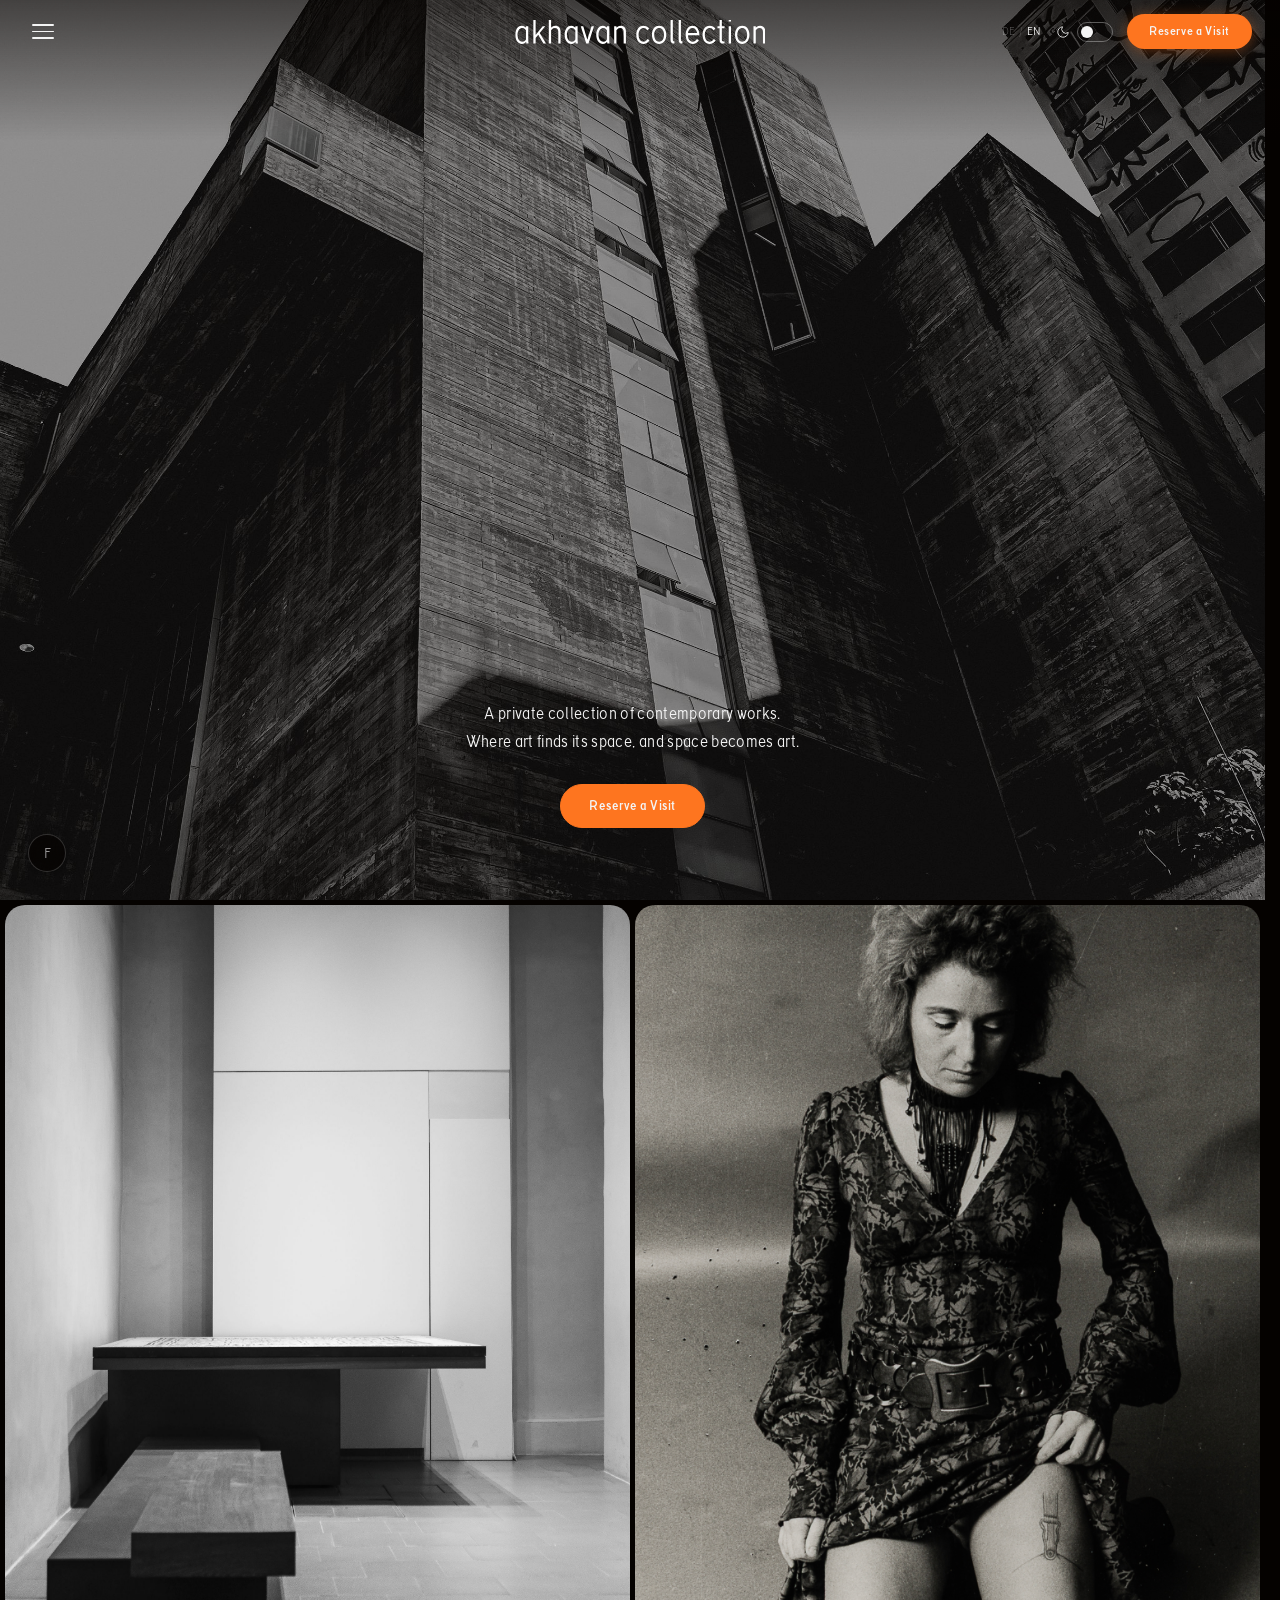
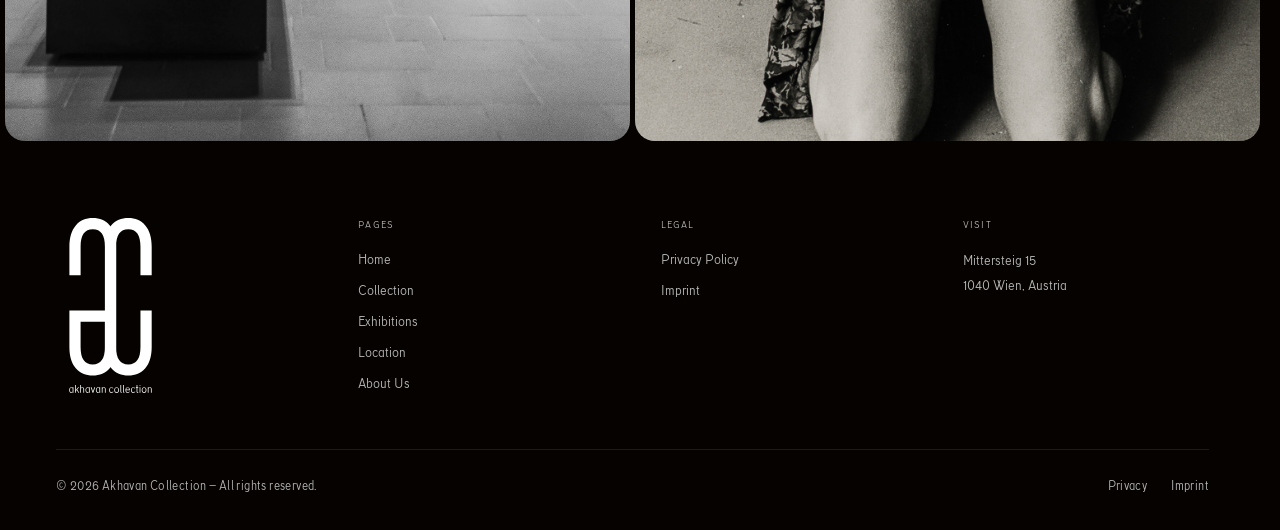
==== index.html @ 7b1cfa0f "Initial commit — Akhavan Collection website Full static site: index, collection, exhibitions, exhibi" ====
<!DOCTYPE html>
<html lang="en">
<head>
  <meta charset="UTF-8" />
  <meta name="viewport" content="width=device-width, initial-scale=1.0" />
  <title>Collection Akhavan — Vienna</title>
  <link rel="icon" href="assets/favicon/white.svg" type="image/svg+xml" media="(prefers-color-scheme: dark)" />
  <link rel="icon" href="assets/favicon/black.svg" type="image/svg+xml" media="(prefers-color-scheme: light)" />
  <link rel="stylesheet" href="css/styles.css" />
</head>
<body>

  <!-- ===== HEADER ===== -->
  <header class="header" id="header">
    <div class="header__left">
      <button class="hamburger" id="menuOpen" aria-label="Open menu">
        <span></span><span></span><span></span>
      </button>
    </div>

    <a class="header__logo" href="index.html" aria-label="Collection Akhavan">
      <img src="assets/logo/wordmark.svg" alt="Collection Akhavan" />
    </a>

    <div class="header__right">
      <div class="lang-toggle">
        <button data-lang="de">DE</button>
        <span class="sep">/</span>
        <button data-lang="en" class="active">EN</button>
      </div>
      <div class="mode-wrap">
        <span class="mode-icon" id="modeIcon"></span>
        <button class="mode-capsule" id="modeCapsule" aria-label="Toggle day / night mode"></button>
      </div>
      <button class="nav-reserve" data-reserve aria-label="Reserve a Visit">Reserve a Visit</button>
    </div>
  </header>

  <!-- ===== SIDE MENU ===== -->
  <nav class="menu-panel" id="menuPanel" aria-label="Site navigation">
    <div class="menu-panel__head">
      <a class="menu-panel__logo" href="index.html">
        <img src="assets/logo/wordmark.svg" alt="Collection Akhavan" />
      </a>
      <button class="icon-btn" id="menuClose" aria-label="Close menu">
        <svg viewBox="0 0 24 24" width="20" height="20"><line x1="5" y1="5" x2="19" y2="19"/><line x1="19" y1="5" x2="5" y2="19"/></svg>
      </button>
    </div>


    <nav class="menu-nav">
      <a href="index.html">Home</a>
      <a href="collection.html">Collection</a>
      <a href="exhibitions.html">Exhibitions</a>
      <a href="location.html">Location</a>
      <a href="about.html">About Us</a>
    </nav>

    <div class="menu-panel__foot">
      <a href="privacy.html">Privacy Policy</a>
      <a href="imprint.html">Imprint</a>
    </div>
  </nav>

  <!-- ===== RESERVE PANEL ===== -->
  <aside class="reserve-panel" id="reservePanel" aria-label="Reserve a Visit">
    <div class="reserve-panel__head">
      <span class="reserve-panel__title">Reserve a Visit</span>
      <button class="icon-btn" id="reserveClose" aria-label="Close panel">
        <svg viewBox="0 0 24 24" width="20" height="20"><line x1="5" y1="5" x2="19" y2="19"/><line x1="19" y1="5" x2="5" y2="19"/></svg>
      </button>
    </div>
    <div class="reserve-panel__body">
      <p class="reserve-panel__intro">
        Visits to Collection Akhavan are by appointment. Select a date and time below — we look forward to welcoming you.
      </p>
      <div class="calendly-wrap">
        <div class="cly-dark calendly-inline-widget" data-url="https://calendly.com/designography96/visit-akhavan-collection?background_color=050200&text_color=f4f4f4&primary_color=fe751f" style="min-width:320px;height:700px;"></div>
        <div class="cly-light calendly-inline-widget" data-url="https://calendly.com/designography96/visit-akhavan-collection?background_color=f4f4f4&text_color=050200&primary_color=050200" style="min-width:320px;height:700px;"></div>
      </div>
    </div>
  </aside>

  <script type="text/javascript" src="https://assets.calendly.com/assets/external/widget.js" async></script>
  <div class="overlay" id="overlay"></div>

  <!-- ===== MAIN ===== -->
  <main>

    <!-- HERO -->
    <section class="hero">
      <img class="hero__img" src="assets/images/hero/hero-brutalist-gallery.jpg" alt="Collection Akhavan gallery space" />
      <div class="hero__tint"></div>
      <div class="hero__content">
        <div class="hero__copy">
          <span class="hero__tagline">
            A private collection of contemporary works.<br>
            Where art finds its space, and space becomes art.
          </span>
        </div>
        <button class="btn btn--orange" data-reserve>Reserve a Visit</button>
      </div>
    </section>

    <!-- HOME GRID -->
    <section class="home-grid">
      <div class="home-grid__item reveal">
        <img src="assets/images/home/grid-01-minimalist-interior.jpg" alt="Gallery interior" />
      </div>
      <div class="home-grid__item reveal reveal-delay-1">
        <img src="assets/images/home/grid-02-white-cube-ceiling.jpg" alt="Gallery ceiling detail" />
      </div>
    </section>

  </main>

  <!-- ===== FOOTER ===== -->
  <footer class="footer">
    <div class="footer__top">
      <div class="footer__brand-col">
        <a class="footer__brand-logo" href="index.html">
          <img src="assets/logo/mainlogo.svg" alt="Collection Akhavan" />
        </a>
      </div>
      <div>
        <p class="footer__col-title">Pages</p>
        <ul class="footer__links">
          <li><a href="index.html">Home</a></li>
          <li><a href="collection.html">Collection</a></li>
          <li><a href="exhibitions.html">Exhibitions</a></li>
          <li><a href="location.html">Location</a></li>
          <li><a href="about.html">About Us</a></li>
        </ul>
      </div>
      <div>
        <p class="footer__col-title">Legal</p>
        <ul class="footer__links">
          <li><a href="privacy.html">Privacy Policy</a></li>
          <li><a href="imprint.html">Imprint</a></li>
        </ul>
      </div>
      <div class="footer__contact-col">
        <p class="footer__col-title">Visit</p>
        <a href="location.html" class="footer__address">Mittersteig 15<br>1040 Wien, Austria</a>
      </div>
    </div>
    <div class="footer__bottom">
      <span class="footer__copy">© 2026 Akhavan Collection — All rights reserved.</span>
      <div class="footer__legal">
        <a href="privacy.html">Privacy</a>
        <a href="imprint.html">Imprint</a>
      </div>
    </div>
  </footer>

  <script src="js/main.js"></script>
  <script src="js/feedback.js"></script>
</body>
</html>
---- css/styles.css ----
/* ============================================================
   COLLECTION AKHAVAN — Main Stylesheet
   ============================================================ */

/* ----- Font Faces ----- */
@font-face {
  font-family: 'TT Corals';
  src: url('../assets/fonts/TT Corals Trial Thin.otf') format('opentype');
  font-weight: 100; font-style: normal; font-display: swap;
}
@font-face {
  font-family: 'TT Corals';
  src: url('../assets/fonts/TT Corals Trial Thin Italic.otf') format('opentype');
  font-weight: 100; font-style: italic; font-display: swap;
}
@font-face {
  font-family: 'TT Corals';
  src: url('../assets/fonts/TT Corals Trial Light.otf') format('opentype');
  font-weight: 300; font-style: normal; font-display: swap;
}
@font-face {
  font-family: 'TT Corals';
  src: url('../assets/fonts/TT Corals Trial Light Italic.otf') format('opentype');
  font-weight: 300; font-style: italic; font-display: swap;
}
@font-face {
  font-family: 'TT Corals';
  src: url('../assets/fonts/TT Corals Trial Regular.otf') format('opentype');
  font-weight: 400; font-style: normal; font-display: swap;
}
@font-face {
  font-family: 'TT Corals';
  src: url('../assets/fonts/TT Corals Trial Italic.otf') format('opentype');
  font-weight: 400; font-style: italic; font-display: swap;
}
@font-face {
  font-family: 'TT Corals';
  src: url('../assets/fonts/TT Corals Trial Bold.otf') format('opentype');
  font-weight: 700; font-style: normal; font-display: swap;
}
@font-face {
  font-family: 'TT Corals';
  src: url('../assets/fonts/TT Corals Trial Bold Italic.otf') format('opentype');
  font-weight: 700; font-style: italic; font-display: swap;
}
@font-face {
  font-family: 'TT Corals';
  src: url('../assets/fonts/TT Corals Trial ExtraBold.otf') format('opentype');
  font-weight: 800; font-style: normal; font-display: swap;
}
@font-face {
  font-family: 'TT Corals';
  src: url('../assets/fonts/TT Corals Trial Black.otf') format('opentype');
  font-weight: 900; font-style: normal; font-display: swap;
}

/* ----- Brand Tokens ----- */
:root {
  --obsidian:  #050200;
  --porcelain: #f4f4f4;
  --brown:     #3d2c1a;
  --orange:    #fe751f;

  /* Active mode tokens — dark is default */
  --bg:        #050200;
  --fg:        #f4f4f4;
  --fg-dim:    rgba(244, 244, 244, 0.42);
  --border:    rgba(244, 244, 244, 0.10);
  --scrim:     rgba(5, 2, 0, 0.52);

  --font: 'TT Corals', Georgia, 'Times New Roman', serif;

  --radius-img: 20px;
  --radius-btn: 100px;
  --radius-input: 12px;

  --nav-h: 64px;

  --ease:        cubic-bezier(.4, 0, .2, 1);
  --ease-spring: cubic-bezier(.34, 1.56, .64, 1);
  --ease-panel:  cubic-bezier(.65, 0, .35, 1);
}

/* Light mode overrides */
body.light {
  --bg:      #f4f4f4;
  --fg:      #050200;
  --fg-dim:  rgba(5, 2, 0, 0.42);
  --border:  rgba(5, 2, 0, 0.10);
  --scrim:   rgba(244, 244, 244, 0.52);
}

/* ----- Reset ----- */
*, *::before, *::after { box-sizing: border-box; margin: 0; padding: 0; }
html { scroll-behavior: smooth; scrollbar-gutter: stable; }

body {
  font-family: var(--font);
  font-size: 16px;
  font-weight: 400;
  background: var(--bg);
  color: var(--fg);
  -webkit-font-smoothing: antialiased;
  -moz-osx-font-smoothing: grayscale;
  transition: background .35s var(--ease), color .35s var(--ease);
  overflow-x: hidden;
}

img { max-width: 100%; display: block; object-fit: cover; }
a   { text-decoration: none; color: inherit; }
ul  { list-style: none; }

button {
  font-family: var(--font);
  cursor: pointer;
  border: none;
  background: none;
  color: inherit;
  padding: 0;
}

/* ============================================================
   BUTTONS
   ============================================================ */
.btn {
  display: inline-flex;
  align-items: center;
  justify-content: center;
  gap: 8px;
  padding: 13px 28px;
  border-radius: var(--radius-btn);
  font-family: var(--font);
  font-size: 13px;
  font-weight: 400;
  letter-spacing: 0.04em;
  cursor: pointer;
  transition: opacity .22s var(--ease), transform .2s var(--ease), background .22s, color .22s, border-color .22s;
  border: 1px solid transparent;
}
.btn:hover { opacity: .72; transform: translateY(-1px); }

/* filled — inverted */
.btn--solid {
  background: var(--fg);
  color: var(--bg);
  border-color: var(--fg);
}
.btn--solid:hover { opacity: 1; background: transparent; color: var(--fg); }

/* ghost */
.btn--ghost {
  background: rgba(244,244,244,.06);
  color: var(--fg);
  border-color: rgba(244,244,244,.45);
  font-weight: 500;
}
.btn--ghost:hover { opacity: 1; background: rgba(244,244,244,.14); border-color: var(--fg); }
body.light .btn--ghost { background: rgba(5,2,0,.04); border-color: rgba(5,2,0,.35); }
body.light .btn--ghost:hover { background: rgba(5,2,0,.10); }

/* ghost inverted (on dark images) */
.btn--ghost-inv {
  background: transparent;
  color: var(--porcelain);
  border-color: rgba(244,244,244,.45);
  backdrop-filter: blur(6px);
}
.btn--ghost-inv:hover {
  opacity: 1;
  background: var(--porcelain);
  color: var(--obsidian);
  border-color: var(--porcelain);
}

/* orange CTA (hero) */
.btn--orange {
  background: var(--orange);
  color: var(--porcelain);
  border-color: var(--orange);
  font-weight: 700;
}
.btn--orange:hover {
  opacity: 1;
  background: #e86015;
  border-color: #e86015;
  transform: translateY(-1px);
  box-shadow: 0 4px 18px rgba(254,117,31,.45);
}

.btn--sm { padding: 9px 20px; font-size: 11px; }

/* icon button */
.icon-btn {
  display: inline-flex;
  align-items: center;
  justify-content: center;
  width: 36px;
  height: 36px;
  cursor: pointer;
  transition: opacity .2s;
}
.icon-btn:hover { opacity: .5; }
.icon-btn svg { display: block; stroke: var(--fg); fill: none; stroke-width: 1.5; transition: stroke .35s; }

/* ============================================================
   HEADER
   ============================================================ */
.header {
  position: fixed;
  top: 0; left: 0; right: 0;
  height: var(--nav-h);
  z-index: 900;
  display: flex;
  align-items: center;
  justify-content: space-between;
  padding: 0 28px;
  transition: background .35s var(--ease), border-bottom-color .35s var(--ease);
  border-bottom: 1px solid transparent;
}
.header.scrolled {
  background: rgba(5,2,0,.80);
  backdrop-filter: blur(20px);
  -webkit-backdrop-filter: blur(20px);
  border-bottom-color: var(--border);
}
body.light .header.scrolled {
  background: rgba(244,244,244,.60);
}
.header.solid {
  background: rgba(5,2,0,.80);
  backdrop-filter: blur(20px);
  -webkit-backdrop-filter: blur(20px);
  border-bottom-color: var(--border);
}
body.light .header.solid {
  background: rgba(244,244,244,.60);
}

/* top gradient — helps nav visibility on hero */
.header::before {
  content: '';
  position: fixed;
  top: 0; left: 0; right: 0;
  height: 140px;
  background: linear-gradient(to bottom, rgba(5,2,0,.55) 0%, transparent 100%);
  pointer-events: none;
  z-index: -1;
  opacity: 1;
  transition: opacity .35s;
}
.header.scrolled::before,
.header.solid::before { opacity: 0; }

.header__left, .header__right {
  display: flex;
  align-items: center;
  gap: 14px;
  flex: 1;
}
.header__right { justify-content: flex-end; }

/* Centered logo */
.header__logo {
  position: absolute;
  left: 50%;
  transform: translateX(-50%);
  display: flex;
  align-items: center;
  height: 100%;
}
.header__logo img {
  height: 24px;
  width: auto;
  filter: brightness(0) invert(1);
  transition: filter .35s;
}
body.light .header.scrolled .header__logo img,
body.light .header.solid .header__logo img { filter: brightness(0); }

/* Hamburger */
.hamburger {
  display: flex;
  flex-direction: column;
  gap: 5px;
  padding: 8px 4px;
  cursor: pointer;
}
.hamburger span {
  display: block;
  width: 22px;
  height: 1.5px;
  background: var(--porcelain);
  border-radius: 2px;
  transition: background .35s, opacity .2s;
}
body.light .header.scrolled .hamburger span,
body.light .header.solid .hamburger span { background: var(--obsidian); }
.hamburger:hover span { opacity: .5; }

/* Reserve CTA in nav */
.nav-reserve {
  font-family: var(--font);
  font-size: 12px;
  font-weight: 700;
  letter-spacing: 0.05em;
  padding: 10px 22px;
  border-radius: var(--radius-btn);
  border: none;
  color: var(--porcelain);
  background: var(--orange);
  cursor: pointer;
  transition: background .22s, transform .18s, opacity .2s;
  white-space: nowrap;
  box-shadow: 0 2px 14px rgba(254,117,31,.35);
}
.nav-reserve:hover {
  background: #e86015;
  transform: translateY(-1px);
  box-shadow: 0 4px 18px rgba(254,117,31,.45);
}
body.light .header.scrolled .nav-reserve,
body.light .header.solid .nav-reserve {
  background: var(--obsidian);
  color: var(--porcelain);
  box-shadow: 0 2px 14px rgba(5,2,0,.18);
}
body.light .header.scrolled .nav-reserve:hover,
body.light .header.solid .nav-reserve:hover {
  background: var(--orange);
  color: var(--porcelain);
  box-shadow: 0 4px 18px rgba(254,117,31,.45);
}

/* When scrolled, fix hamburger color */
.header.scrolled .hamburger span,
.header.solid .hamburger span { background: var(--fg); }

/* Language toggle */
.lang-toggle {
  display: flex;
  align-items: center;
  gap: 3px;
  font-size: 11px;
  font-weight: 300;
  letter-spacing: 0.06em;
}
.lang-toggle button {
  font-family: var(--font);
  font-size: 11px;
  font-weight: 300;
  letter-spacing: 0.06em;
  color: rgba(244,244,244,.45);
  cursor: pointer;
  transition: color .2s;
}
.lang-toggle button.active { color: var(--porcelain); font-weight: 400; }
.lang-toggle .sep { color: rgba(244,244,244,.28); }

body.light .header.scrolled .lang-toggle button,
body.light .header.solid .lang-toggle button { color: rgba(5,2,0,.45); }
body.light .header.scrolled .lang-toggle button.active,
body.light .header.solid .lang-toggle button.active { color: var(--obsidian); }
body.light .header.scrolled .lang-toggle .sep,
body.light .header.solid .lang-toggle .sep { color: rgba(5,2,0,.28); }

.header.scrolled .lang-toggle button,
.header.solid .lang-toggle button { color: var(--fg-dim); }
.header.scrolled .lang-toggle button.active,
.header.solid .lang-toggle button.active { color: var(--fg); }

/* Day/Night toggle */
.mode-wrap {
  display: flex;
  align-items: center;
  gap: 7px;
}
.mode-icon {
  display: flex;
  align-items: center;
}
.mode-icon svg {
  width: 14px;
  height: 14px;
  stroke: var(--porcelain);
  fill: none;
  stroke-width: 1.5;
  transition: stroke .35s;
}
body.light .header.scrolled .mode-icon svg,
body.light .header.solid .mode-icon svg { stroke: var(--obsidian); }
.header.scrolled .mode-icon svg,
.header.solid .mode-icon svg { stroke: var(--fg); }

.mode-capsule {
  position: relative;
  width: 36px;
  height: 20px;
  border-radius: 100px;
  border: 1px solid rgba(244,244,244,.35);
  background: transparent;
  cursor: pointer;
  transition: border-color .35s;
  flex-shrink: 0;
  padding: 0;
}
.mode-capsule::after {
  content: '';
  position: absolute;
  top: 3px;
  left: 3px;
  width: 12px;
  height: 12px;
  border-radius: 50%;
  background: var(--porcelain);
  transition: transform .32s var(--ease), background .35s;
}
body.light .mode-capsule {
  border-color: rgba(244,244,244,.35);
}
body.light .mode-capsule::after {
  background: var(--porcelain);
  transform: translateX(16px);
}
body.light .header.scrolled .mode-capsule,
body.light .header.solid .mode-capsule { border-color: rgba(5,2,0,.3); }
body.light .header.scrolled .mode-capsule::after,
body.light .header.solid .mode-capsule::after { background: var(--obsidian); transform: translateX(16px); }
.header.scrolled .mode-capsule,
.header.solid .mode-capsule { border-color: var(--border); }
.header.scrolled .mode-capsule::after,
.header.solid .mode-capsule::after { background: var(--fg); }

/* ============================================================
   SIDE MENU — slides from LEFT
   ============================================================ */
.menu-panel {
  position: fixed;
  top: 0; left: 0; bottom: 0;
  width: min(380px, 86vw);
  background: var(--bg);
  border-right: 1px solid var(--border);
  z-index: 1100;
  transform: translateX(-100%);
  transition: transform .48s var(--ease-panel);
  display: flex;
  flex-direction: column;
  padding: 28px 32px 32px;
  overflow-y: auto;
}
.menu-panel.open { transform: translateX(0); }

.menu-panel__head {
  display: flex;
  align-items: center;
  justify-content: space-between;
  margin-bottom: 48px;
}
.menu-panel__logo img {
  height: 26px;
  width: auto;
  filter: brightness(0) invert(1);
  transition: filter .35s;
}
body.light .menu-panel__logo img { filter: brightness(0); }
.menu-panel__close svg { width: 20px; height: 20px; stroke: var(--fg); stroke-width: 1.5; fill: none; }

.menu-panel__reserve-link { display: none; }

/* Nav links */
.menu-nav { flex: 1; }
.menu-nav a {
  display: block;
  font-size: 28px;
  font-weight: 300;
  letter-spacing: -0.01em;
  padding: 11px 0;
  border-bottom: 1px solid var(--border);
  color: var(--fg);
  transition: transform .3s var(--ease), color .22s, opacity .2s;
}
.menu-nav a:first-child { border-top: 1px solid var(--border); }
.menu-nav a:hover { opacity: 1; transform: translateX(12px) scale(1.04); color: var(--orange); }

/* Menu footer */
.menu-panel__foot {
  margin-top: 40px;
  display: flex;
  flex-direction: column;
  gap: 6px;
}
.menu-panel__foot a {
  font-size: 11px;
  color: var(--fg-dim);
  letter-spacing: 0.04em;
  transition: color .2s;
}
.menu-panel__foot a:hover { color: var(--fg); }

.menu-panel__foot-lang {
  display: flex;
  gap: 8px;
  margin-top: 12px;
}
.menu-panel__foot-lang button {
  font-family: var(--font);
  font-size: 11px;
  font-weight: 300;
  color: var(--fg-dim);
  cursor: pointer;
  transition: color .2s;
}
.menu-panel__foot-lang button.active { color: var(--fg); font-weight: 400; }

/* ============================================================
   RESERVE PANEL — slides from RIGHT (Calendly)
   ============================================================ */
.reserve-panel {
  position: fixed;
  top: 0; right: 0; bottom: 0;
  width: min(520px, 94vw);
  background: var(--bg);
  border-left: 1px solid var(--border);
  z-index: 1100;
  transform: translateX(100%);
  transition: transform .48s var(--ease-panel);
  display: flex;
  flex-direction: column;
  overflow: hidden;
}
.reserve-panel.open { transform: translateX(0); }

.reserve-panel__head {
  display: flex;
  align-items: center;
  justify-content: space-between;
  padding: 20px 28px 14px;
  border-bottom: 1px solid var(--border);
  flex-shrink: 0;
}
.reserve-panel__title {
  font-size: 34px;
  font-weight: 300;
  letter-spacing: -0.01em;
}
.reserve-panel__close svg { width: 20px; height: 20px; stroke: var(--fg); stroke-width: 1.5; fill: none; }

.reserve-panel__body {
  flex: 1;
  overflow-y: auto;
  padding: 16px 28px 0;
  display: flex;
  flex-direction: column;
  gap: 10px;
}

.reserve-panel__intro {
  font-size: 13px;
  font-weight: 300;
  color: var(--fg-dim);
  line-height: 1.65;
}

.calendly-wrap {
  border-radius: 0;
  overflow: visible;
  background: transparent;
  flex: 1;
  margin: 0 -28px;
}
.calendly-wrap .calendly-inline-widget {
  min-width: 100% !important;
  width: 100% !important;
  height: 680px;
}
/* Dual Calendly widgets — one per mode */
.cly-light { display: none; }
body.light .cly-dark  { display: none; }
body.light .cly-light { display: block; }

/* ============================================================
   OVERLAY
   ============================================================ */
.overlay {
  position: fixed;
  inset: 0;
  background: var(--scrim);
  z-index: 1000;
  opacity: 0;
  pointer-events: none;
  transition: opacity .35s var(--ease);
  backdrop-filter: blur(4px);
  -webkit-backdrop-filter: blur(4px);
}
.overlay.visible { opacity: 1; pointer-events: all; }

/* ============================================================
   HERO  (homepage)
   ============================================================ */
.hero {
  position: relative;
  width: 100%;
  height: 100vh;
  overflow: hidden;
  min-height: 600px;
}
.hero__img {
  position: absolute;
  inset: 0;
  width: 100%;
  height: 100%;
  object-fit: cover;
  object-position: center;
}
.hero__tint {
  position: absolute;
  inset: 0;
  background: rgba(5, 2, 0, .38);
  transition: background .35s;
}
body.light .hero__tint { background: rgba(5, 2, 0, .22); }

/* Content: text above button, both anchored to bottom-center */
.hero__content {
  position: absolute;
  inset: 0;
  display: flex;
  flex-direction: column;
  align-items: center;
  justify-content: flex-end;
  padding-bottom: 72px;
  text-align: center;
}
.hero__copy {
  max-width: 540px;
  margin-bottom: 28px;
  padding: 0 24px;
}
.hero__tagline {
  display: block;
  font-size: 17px;
  font-weight: 500;
  color: var(--porcelain);
  line-height: 1.65;
  letter-spacing: 0.02em;
}

/* ============================================================
   HOME GRID  (2 images side by side)
   ============================================================ */
.home-grid {
  display: grid;
  grid-template-columns: 1fr 1fr;
  grid-template-rows: 1fr;
  gap: 5px;
  padding: 5px;
  height: 94vh;
  background: var(--bg);
  transition: background .35s;
}
.home-grid__item {
  overflow: hidden;
  border-radius: var(--radius-img);
  position: relative;
}
.home-grid__item img {
  width: 100%;
  height: 100%;
  object-fit: cover;
  transition: transform .65s var(--ease);
}
.home-grid__item:hover img { transform: scale(1.03); }
.home-grid__item:last-child img {
  transform: scale(1.14);
  object-position: center center;
}
.home-grid__item:last-child:hover img { transform: scale(1.17); }

/* ============================================================
   FOOTER
   ============================================================ */
.footer {
  background: var(--bg);
  padding: 72px 56px 36px;
  transition: background .35s;
  --fg-dim: rgba(244, 244, 244, 0.75);
}

.footer__top {
  display: grid;
  grid-template-columns: 1fr 1fr 1fr 1fr;
  gap: 56px;
  align-items: start;
  padding-bottom: 56px;
  border-bottom: 1px solid var(--border);
}

.footer__brand-col {
  display: flex;
  align-items: flex-start;
}

.footer__brand-logo {
  display: flex;
  align-items: flex-start;
}
.footer__brand-logo img {
  height: 175px;
  width: auto;
  filter: brightness(0) invert(1);
  transition: filter .35s;
}
body.light .footer__brand-logo img { filter: brightness(0); }

.footer__address {
  font-size: 14px;
  font-weight: 500;
  color: var(--fg-dim);
  line-height: 1.75;
  margin-bottom: 0;
  display: block;
  transition: color .2s;
}
a.footer__address:hover { color: var(--fg); }

.footer__col-title {
  font-size: 10px;
  font-weight: 400;
  letter-spacing: 0.12em;
  text-transform: uppercase;
  color: var(--fg-dim);
  margin-bottom: 18px;
}

.footer__links {
  display: flex;
  flex-direction: column;
  gap: 11px;
}
.footer__links a {
  font-size: 14px;
  font-weight: 500;
  color: var(--fg-dim);
  transition: color .2s;
}
.footer__links a:hover { color: var(--fg); }

.footer__bottom {
  display: flex;
  align-items: center;
  justify-content: space-between;
  padding-top: 28px;
}
.footer__copy {
  font-size: 13px;
  font-weight: 500;
  color: var(--fg-dim);
  letter-spacing: 0.03em;
}
.footer__legal {
  display: flex;
  gap: 24px;
}
.footer__legal a {
  font-size: 13px;
  font-weight: 500;
  color: var(--fg-dim);
  letter-spacing: 0.03em;
  transition: color .2s;
}
.footer__legal a:hover { color: var(--fg); }

/* Footer CTA — black/white button */
.footer__cta {
  display: inline-flex;
  align-items: center;
  font-family: var(--font);
  font-size: 13px;
  font-weight: 500;
  letter-spacing: 0.05em;
  padding: 12px 28px;
  border-radius: var(--radius-btn);
  border: 1px solid var(--fg);
  color: var(--bg);
  background: var(--fg);
  cursor: pointer;
  transition: background .22s, color .22s, border-color .22s, transform .18s;
  margin-top: 8px;
}
.footer__cta:hover {
  background: transparent;
  color: var(--fg);
  transform: translateY(-1px);
}

/* Light mode footer — darker text for readability */
body.light .footer__address,
body.light .footer__col-title { color: rgba(5,2,0,.82); }
body.light .footer__links a { color: rgba(5,2,0,.78); }
body.light .footer__links a:hover { color: var(--obsidian); }
body.light .footer__copy { color: rgba(5,2,0,.72); }
body.light .footer__legal a { color: rgba(5,2,0,.72); }
body.light .footer__legal a:hover { color: var(--obsidian); }

/* ============================================================
   PAGE TITLE HEADER  (inner pages without hero)
   ============================================================ */
.page-title {
  padding-top: calc(var(--nav-h) + 60px);
  padding-bottom: 52px;
  padding-left: 40px;
  padding-right: 40px;
}
.page-title__eyebrow {
  font-size: 10px;
  font-weight: 400;
  letter-spacing: 0.14em;
  text-transform: uppercase;
  color: var(--fg-dim);
  margin-bottom: 16px;
}
.page-title__h1 {
  font-size: 52px;
  font-weight: 300;
  letter-spacing: -0.02em;
  line-height: 1.08;
}

/* ============================================================
   COLLECTION COVER
   ============================================================ */
.coll-cover {
  position: relative;
  width: 100%;
  height: 40vh;
  overflow: hidden;
  min-height: 260px;
  border-radius: 0 0 var(--radius-img) var(--radius-img);
}
.coll-cover img {
  width: 100%;
  height: 100%;
  object-fit: cover;
  transform: scale(1.08);
}
.coll-cover__caption {
  position: absolute;
  inset: 0;
  padding-top: var(--nav-h);
  display: flex;
  flex-direction: column;
  align-items: center;
  justify-content: center;
  background: rgba(5,2,0,.42);
  text-align: center;
}
.coll-cover__label {
  font-size: 10px;
  font-weight: 600;
  letter-spacing: 0.14em;
  text-transform: uppercase;
  color: rgba(244,244,244,.75);
  margin-bottom: 12px;
}
.coll-cover__title {
  font-size: 38px;
  font-weight: 500;
  color: var(--porcelain);
  letter-spacing: -0.01em;
  line-height: 1.2;
}

/* ============================================================
   COLLECTION GRID  (collection.html & exhibition-detail.html)
   ============================================================ */
.collection-grid {
  padding: 5px 5px 5px;
  columns: 3;
  column-gap: 5px;
}
.collection-item {
  break-inside: avoid;
  margin-bottom: 5px;
  border-radius: var(--radius-img);
  overflow: hidden;
  position: relative;
  cursor: pointer;
}
.collection-item img {
  width: 100%;
  display: block;
  transition: transform .55s var(--ease);
  transform: scale(1.14);
}
.collection-item:hover img { transform: scale(1.18); }
.collection-item .art-ph {
  width: 100%;
  display: block;
  transition: transform .55s var(--ease);
}
.collection-item:hover .art-ph { transform: scale(1.04); }

/* Clip last item in right column to balance the grid bottom */
.collection-grid .collection-item:nth-child(13) {
  max-height: 394px;
}

/* Artwork hover reveal */
.collection-item__reveal {
  position: absolute;
  inset: 0;
  background: linear-gradient(to top, rgba(5,2,0,.82) 0%, rgba(5,2,0,.0) 55%);
  display: flex;
  flex-direction: column;
  justify-content: flex-end;
  padding: 20px 18px;
  opacity: 0;
  transition: opacity .3s var(--ease);
  border-radius: var(--radius-img);
}
.collection-item:hover .collection-item__reveal { opacity: 1; }
.collection-item__title {
  font-size: 13px;
  font-weight: 400;
  color: var(--porcelain);
  line-height: 1.3;
}
.collection-item__sub {
  font-size: 11px;
  font-weight: 300;
  color: rgba(244,244,244,.6);
  margin-top: 4px;
  font-style: italic;
}

/* CSS placeholder for missing images */
.art-ph {
  background: rgba(244, 244, 244, 0.06);
  border: 1px solid rgba(244, 244, 244, 0.10);
  display: flex;
  align-items: center;
  justify-content: center;
}
body.light .art-ph {
  background: rgba(5, 2, 0, 0.05);
  border: 1px solid rgba(5, 2, 0, 0.08);
}
.art-ph--tall   { aspect-ratio: 3/4; }
.art-ph--wide   { aspect-ratio: 4/3; }
.art-ph--square { aspect-ratio: 1/1; }
.art-ph--port   { aspect-ratio: 2/3; }
.art-ph span {
  font-size: 10px;
  letter-spacing: 0.1em;
  text-transform: uppercase;
  color: var(--fg-dim);
}

/* ============================================================
   EXHIBITIONS PAGE
   ============================================================ */
.exhb-cover {
  position: relative;
  width: 100%;
  height: 40vh;
  overflow: hidden;
  min-height: 260px;
  border-radius: 0 0 var(--radius-img) var(--radius-img);
}
.exhb-cover img,
.exhb-cover .art-ph {
  width: 100%;
  height: 100%;
  object-fit: cover;
  transform: scale(1.06);
}
.exhb-cover__caption {
  position: absolute;
  inset: 0;
  padding-top: var(--nav-h);
  display: flex;
  flex-direction: column;
  align-items: center;
  justify-content: center;
  background: rgba(5,2,0,.42);
  text-align: center;
}
.exhb-cover__label {
  font-size: 10px;
  font-weight: 600;
  letter-spacing: 0.14em;
  text-transform: uppercase;
  color: rgba(244,244,244,.75);
  margin-bottom: 12px;
}
.exhb-cover__title {
  font-size: 38px;
  font-weight: 500;
  color: var(--porcelain);
  letter-spacing: -0.01em;
  line-height: 1.2;
}

/* Exhibition rows */
.exhb-rows {
  max-width: 1240px;
  margin: 0 auto;
  padding: 88px 40px 100px;
}

.exhb-row {
  display: grid;
  grid-template-columns: 1fr 1fr;
  gap: 56px;
  align-items: center;
  margin-bottom: 110px;
}
.exhb-row:last-child { margin-bottom: 0; }

/* Reverse row: image on right */
.exhb-row--rev .exhb-img { order: 2; }
.exhb-row--rev .exhb-info { order: 1; }

/* Exhibition image */
.exhb-img {
  position: relative;
  border-radius: var(--radius-img);
  overflow: hidden;
  aspect-ratio: 3/4;
  cursor: pointer;
}
.exhb-img img,
.exhb-img .art-ph {
  width: 100%;
  height: 100%;
  object-fit: cover;
  transition: transform .65s var(--ease);
  transform: scale(1.06);
}
.exhb-img:hover img,
.exhb-img:hover .art-ph { transform: scale(1.095); }

.exhb-img__hover {
  position: absolute;
  inset: 0;
  background: rgba(5,2,0,.45);
  backdrop-filter: blur(6px);
  -webkit-backdrop-filter: blur(6px);
  display: flex;
  align-items: center;
  justify-content: center;
  opacity: 0;
  transition: opacity .3s var(--ease);
  border-radius: var(--radius-img);
}
.exhb-img:hover .exhb-img__hover { opacity: 1; }
.exhb-img__hover span {
  font-size: 11px;
  font-weight: 400;
  color: var(--porcelain);
  letter-spacing: 0.12em;
  text-transform: uppercase;
}

/* Exhibition info */
.exhb-info { padding: 8px 0; }

.exhb-info__num {
  font-size: 10px;
  font-weight: 500;
  letter-spacing: 0.14em;
  text-transform: uppercase;
  color: var(--fg-dim);
  margin-bottom: 20px;
}
.exhb-info__title {
  font-size: 38px;
  font-weight: 500;
  letter-spacing: -0.015em;
  line-height: 1.12;
  margin-bottom: 14px;
}
.exhb-info__artist {
  font-size: 14px;
  font-weight: 500;
  font-style: italic;
  color: var(--fg-dim);
  margin-bottom: 22px;
}
.exhb-info__dates {
  font-size: 11px;
  font-weight: 500;
  letter-spacing: 0.08em;
  text-transform: uppercase;
  color: var(--fg-dim);
  margin-bottom: 24px;
}
.exhb-info__desc {
  font-size: 14px;
  font-weight: 500;
  line-height: 1.8;
  color: var(--fg-dim);
  max-width: 420px;
  margin-bottom: 36px;
}
.exhb-info__divider {
  width: 32px;
  height: 1px;
  background: var(--border);
  margin-bottom: 36px;
}

/* ============================================================
   LOCATION PAGE
   ============================================================ */
/* Location cover */
.loc-cover {
  position: relative;
  width: 100%;
  height: 40vh;
  overflow: hidden;
  min-height: 260px;
  border-radius: 0 0 var(--radius-img) var(--radius-img);
}
.loc-cover img {
  width: 100%;
  height: 100%;
  object-fit: cover;
  transform: scale(1.08);
}
.loc-cover__caption {
  position: absolute;
  inset: 0;
  padding-top: var(--nav-h);
  display: flex;
  flex-direction: column;
  align-items: center;
  justify-content: center;
  background: rgba(5,2,0,.42);
  text-align: center;
}
.loc-cover__label {
  font-size: 10px;
  font-weight: 600;
  letter-spacing: 0.14em;
  text-transform: uppercase;
  color: rgba(244,244,244,.75);
  margin-bottom: 12px;
}
.loc-cover__title {
  font-size: 38px;
  font-weight: 500;
  color: var(--porcelain);
  letter-spacing: -0.01em;
  line-height: 1.2;
}

.location-wrap {
  padding: 60px 40px 100px;
  max-width: 1240px;
  margin: 0 auto;
}

.location-main {
  display: grid;
  grid-template-columns: 1.15fr 1fr;
  gap: 64px;
  margin-bottom: 80px;
  align-items: start;
}

.location-map-box {
  border-radius: var(--radius-img);
  overflow: hidden;
  aspect-ratio: 4/3;
  background: var(--border);
}
.location-map-box iframe {
  width: 100%;
  height: 100%;
  border: none;
  display: block;
  filter: grayscale(1) contrast(1.08);
  transition: filter .5s;
}
body.light .location-map-box iframe { filter: grayscale(.4); }
.location-map-box:hover iframe { filter: grayscale(0); }

.location-info { padding-top: 8px; }
.location-info__label {
  font-size: 10px;
  font-weight: 600;
  letter-spacing: 0.14em;
  text-transform: uppercase;
  color: var(--fg-dim);
  margin-bottom: 20px;
}
.location-info__cols {
  display: grid;
  grid-template-columns: 1fr 1fr;
  gap: 32px;
  align-items: start;
  margin-bottom: 36px;
}
.location-info__address {
  font-size: 34px;
  font-weight: 500;
  line-height: 1.3;
  letter-spacing: -0.01em;
}
.location-info__dir {
  margin-top: 4px;
}
.location-info__hours-label {
  font-size: 10px;
  font-weight: 600;
  letter-spacing: 0.12em;
  text-transform: uppercase;
  color: var(--fg-dim);
  margin-bottom: 14px;
}
.location-info__hours p {
  font-size: 13px;
  font-weight: 500;
  color: var(--fg-dim);
  line-height: 1.7;
}


/* Venue photos auto-scroll strip */
.location-photos-strip {
  overflow: hidden;
  margin-bottom: 88px;
  width: 100vw;
  margin-left: calc(50% - 50vw);
  height: 62vh;
  min-height: 300px;
  cursor: grab;
}
.location-photos-strip:active { cursor: grabbing; }
.location-photos-track {
  display: flex;
  gap: 5px;
  height: 100%;
  width: max-content;
  will-change: transform;
}
.location-photo-slide {
  border-radius: var(--radius-img);
  overflow: hidden;
  height: 100%;
  aspect-ratio: 2/3;
  flex-shrink: 0;
}
.location-photo-slide img {
  width: 100%;
  height: 100%;
  object-fit: cover;
  display: block;
  transition: transform .6s var(--ease);
}
.location-photo-slide:hover img { transform: scale(1.04); }

/* Venue rental form */
.venue-rental {
  max-width: 660px;
  margin: 0 auto;
  padding-top: 80px;
  border-top: 1px solid var(--border);
}
.venue-rental__title {
  font-size: 38px;
  font-weight: 500;
  letter-spacing: -0.01em;
  margin-bottom: 10px;
}
.venue-rental__sub {
  font-size: 13px;
  font-weight: 500;
  color: var(--fg-dim);
  line-height: 1.7;
  margin-bottom: 44px;
  max-width: 480px;
}

/* Form */
.form { display: flex; flex-direction: column; gap: 18px; }
.form__row { display: grid; grid-template-columns: 1fr 1fr; gap: 18px; }
.form__group { display: flex; flex-direction: column; gap: 9px; }
.form__label {
  font-size: 10px;
  font-weight: 600;
  letter-spacing: 0.1em;
  text-transform: uppercase;
  color: var(--fg-dim);
}
.form__input,
.form__select,
.form__textarea {
  font-family: var(--font);
  font-size: 13px;
  font-weight: 500;
  color: var(--fg);
  background: rgba(244,244,244,.05);
  border: 1px solid rgba(244,244,244,.28);
  border-radius: var(--radius-input);
  padding: 14px 16px;
  width: 100%;
  transition: border-color .22s, background .22s, box-shadow .22s;
  -webkit-appearance: none;
  appearance: none;
}
body.light .form__input,
body.light .form__select,
body.light .form__textarea {
  background: rgba(5,2,0,.04);
  border-color: rgba(5,2,0,.22);
}
.form__input::placeholder,
.form__textarea::placeholder { color: var(--fg-dim); }
.form__input:focus,
.form__select:focus,
.form__textarea:focus {
  outline: none;
  border-color: var(--fg);
  background: rgba(244,244,244,.09);
  box-shadow: 0 0 0 3px rgba(244,244,244,.07);
}
body.light .form__input:focus,
body.light .form__select:focus,
body.light .form__textarea:focus {
  background: rgba(5,2,0,.06);
  box-shadow: 0 0 0 3px rgba(5,2,0,.06);
}
.form__select { cursor: pointer; }
.form__select option { background: var(--bg); color: var(--fg); }
.form__textarea { min-height: 130px; resize: vertical; line-height: 1.65; }
.form__submit { align-self: flex-start; margin-top: 8px; }

/* View Exhibition button — white fill + glow on hover */
.exhb-info .btn--ghost:hover {
  background: var(--porcelain);
  color: var(--obsidian);
  border-color: var(--porcelain);
  box-shadow: 0 4px 22px rgba(244,244,244,.38);
  opacity: 1;
}
body.light .exhb-info .btn--ghost:hover {
  background: var(--obsidian);
  color: var(--porcelain);
  border-color: var(--obsidian);
  box-shadow: 0 4px 22px rgba(5,2,0,.28);
}

/* Send Enquiry + Get Directions — white fill + glow on hover */
.location-info__dir .btn--ghost:hover,
.form__submit .btn--ghost:hover {
  background: var(--porcelain);
  color: var(--obsidian);
  border-color: var(--porcelain);
  box-shadow: 0 4px 22px rgba(244,244,244,.38);
  opacity: 1;
}
body.light .location-info__dir .btn--ghost:hover,
body.light .form__submit .btn--ghost:hover {
  background: var(--obsidian);
  color: var(--porcelain);
  border-color: var(--obsidian);
  box-shadow: 0 4px 22px rgba(5,2,0,.28);
}

/* ============================================================
   ABOUT PAGE
   ============================================================ */
.about-cover {
  position: relative;
  width: 100%;
  height: 40vh;
  min-height: 260px;
  overflow: hidden;
  border-radius: 0 0 var(--radius-img) var(--radius-img);
}
.about-cover img,
.about-cover .art-ph {
  width: 100%;
  height: 100%;
  object-fit: cover;
  object-position: center 30%;
  transform: scale(1.08);
}
.about-cover__grad {
  position: absolute;
  inset: 0;
  background: rgba(5,2,0,.32);
}

.about-body {
  max-width: 800px;
  margin: 88px auto;
  padding: 0 40px;
}
.about-body__label {
  font-size: 10px;
  font-weight: 600;
  letter-spacing: 0.14em;
  text-transform: uppercase;
  color: var(--fg-dim);
  margin-bottom: 24px;
}
.about-body__heading {
  font-size: 36px;
  font-weight: 500;
  line-height: 1.25;
  letter-spacing: -0.015em;
  margin-bottom: 36px;
}
.about-body__divider {
  width: 40px;
  height: 1px;
  background: var(--border);
  margin-bottom: 36px;
}
.about-body p {
  font-size: 15px;
  font-weight: 500;
  line-height: 1.9;
  color: var(--fg-dim);
  margin-bottom: 22px;
}
.about-body p:last-child { margin-bottom: 0; }

/* Exhibition detail — explicit 3-column grid */
#exhibitionGrid.collection-grid {
  display: grid;
  grid-template-columns: 1fr 1fr 1fr;
  gap: 5px;
  align-items: start;
  columns: unset;
}
#exhibitionGrid .exhb-col {
  display: flex;
  flex-direction: column;
  gap: 5px;
}
#exhibitionGrid .collection-item {
  margin-bottom: 0;
}
/* Tall card — ~400px (double the small) */
#exhibitionGrid .collection-item--tall {
  max-height: 400px;
  overflow: hidden;
}
#exhibitionGrid .collection-item--tall img {
  width: 100%;
  height: 400px;
  object-fit: cover;
  object-position: center center;
}
/* Small accent cards */
#exhibitionGrid .collection-item--small {
  max-height: 200px;
  overflow: hidden;
}
#exhibitionGrid .collection-item--small img {
  width: 100%;
  height: 200px;
  object-fit: cover;
  object-position: center 30%;
}

/* ============================================================
   EXHIBITION DETAIL PAGE
   ============================================================ */


.exhb-detail-cover {
  position: relative;
  width: 100%;
  height: 60vh;
  min-height: 380px;
  overflow: hidden;
  border-radius: 0 0 var(--radius-img) var(--radius-img);
}
.exhb-detail-cover img {
  width: 100%;
  height: 100%;
  object-fit: cover;
  transform: scale(1.08);
}
.exhb-detail-cover__caption {
  position: absolute;
  inset: 0;
  padding-top: var(--nav-h);
  display: flex;
  flex-direction: column;
  align-items: center;
  justify-content: center;
  background: rgba(5,2,0,.50);
  text-align: center;
}
.exhb-detail-cover__back {
  position: absolute;
  top: calc(var(--nav-h) + 20px);
  left: 32px;
  display: inline-flex;
  align-items: center;
  gap: 7px;
  font-size: 12px;
  font-weight: 400;
  letter-spacing: 0.04em;
  color: rgba(244,244,244,.75);
  transition: color .2s;
}
.exhb-detail-cover__back:hover { color: var(--porcelain); }
.exhb-detail-cover__back svg { width: 14px; height: 14px; stroke: currentColor; fill: none; stroke-width: 1.5; }
.exhb-detail-cover__num {
  font-size: 10px;
  font-weight: 600;
  letter-spacing: 0.14em;
  text-transform: uppercase;
  color: rgba(244,244,244,.75);
  margin-bottom: 14px;
}
.exhb-detail-cover__title {
  font-size: 52px;
  font-weight: 500;
  letter-spacing: -0.02em;
  line-height: 1.06;
  color: var(--porcelain);
  margin-bottom: 12px;
  white-space: pre-line;
}
.exhb-detail-cover__artist {
  font-size: 15px;
  font-weight: 500;
  font-style: italic;
  color: rgba(244,244,244,.75);
  margin-bottom: 8px;
}
.exhb-detail-cover__dates {
  font-size: 11px;
  font-weight: 500;
  letter-spacing: 0.08em;
  text-transform: uppercase;
  color: rgba(244,244,244,.65);
}

/* ============================================================
   STATIC TEXT PAGES  (Privacy / Imprint)
   ============================================================ */
.text-page {
  max-width: 760px;
  margin: 0 auto;
  padding: calc(var(--nav-h) + 72px) 40px 110px;
}
.text-page h1 {
  font-size: 44px;
  font-weight: 300;
  letter-spacing: -0.02em;
  margin-bottom: 12px;
}
.text-page__meta {
  font-size: 11px;
  color: var(--fg-dim);
  letter-spacing: 0.08em;
  text-transform: uppercase;
  margin-bottom: 56px;
  font-weight: 500;
}
.text-page h2 {
  font-size: 18px;
  font-weight: 500;
  margin-top: 44px;
  margin-bottom: 14px;
  letter-spacing: -0.005em;
}
.text-page p {
  font-size: 14px;
  font-weight: 500;
  line-height: 1.82;
  color: var(--fg-dim);
  margin-bottom: 16px;
}
.text-page a {
  color: var(--fg);
  border-bottom: 1px solid var(--border);
  padding-bottom: 1px;
  transition: border-color .2s;
}
.text-page a:hover { border-color: var(--fg); }
.text-page ul {
  list-style: disc;
  padding-left: 20px;
  margin-bottom: 16px;
}
.text-page ul li {
  font-size: 14px;
  font-weight: 500;
  line-height: 1.82;
  color: var(--fg-dim);
  margin-bottom: 4px;
}

/* ============================================================
   SCROLL REVEAL
   ============================================================ */
.reveal {
  opacity: 0;
  transform: translateY(22px);
  transition: opacity .7s var(--ease), transform .7s var(--ease);
}
.reveal.in { opacity: 1; transform: none; }
.reveal-delay-1 { transition-delay: 0.1s; }
.reveal-delay-2 { transition-delay: 0.2s; }
.reveal-delay-3 { transition-delay: 0.32s; }

/* ============================================================
   RESPONSIVE
   ============================================================ */
@media (max-width: 1024px) {
  .footer__top { grid-template-columns: 1fr 1fr; }
  .footer__top > :last-child { grid-column: 1 / -1; }
  .exhb-rows { padding: 64px 28px 80px; }
}

@media (max-width: 768px) {
  :root { --nav-h: 56px; }

  .header { padding: 0 18px; }
  .nav-reserve,
  .lang-toggle,
  .mode-wrap { display: none; }

  /* Show mode toggle on mobile via class */
  .mode-wrap--mobile {
    display: flex;
    align-items: center;
    gap: 7px;
  }

  .home-grid { grid-template-columns: 1fr; height: auto; }
  .home-grid__item { aspect-ratio: 3/2; }

  .footer { padding: 52px 24px 28px; }
  .footer__top { grid-template-columns: 1fr; gap: 36px; }
  .footer__bottom { flex-direction: column; gap: 14px; text-align: center; }

  .page-title { padding: calc(var(--nav-h) + 40px) 24px 40px; }
  .page-title__h1 { font-size: 36px; }

  .collection-grid { columns: 2; }

  .exhb-cover { height: 40vh; min-height: 220px; }
  .exhb-cover__title { font-size: 26px; }
  .exhb-rows { padding: 52px 20px 64px; }
  .exhb-row { grid-template-columns: 1fr; gap: 32px; margin-bottom: 72px; }
  .exhb-row--rev .exhb-img { order: 0; }
  .exhb-row--rev .exhb-info { order: 0; }
  .exhb-info__title { font-size: 26px; }

  .location-wrap { padding: calc(var(--nav-h) + 36px) 20px 72px; }
  .location-main { grid-template-columns: 1fr; gap: 40px; }
  .location-info__address { font-size: 24px; }
  .location-photos-strip { height: 48vh; }

  .venue-rental__title { font-size: 26px; }
  .form__row { grid-template-columns: 1fr; }

  .about-cover { height: 44vh; }
  .about-cover__title { font-size: 40px; }
  .about-cover__grad { padding: 32px; }
  .about-body { margin: 56px auto; }
  .about-body__heading { font-size: 24px; }

  .exhb-detail-cover { height: 50vh; min-height: 320px; }
  .exhb-detail-cover__title { font-size: 34px; }
  .exhb-detail-cover__back { left: 20px; }

  .text-page { padding: calc(var(--nav-h) + 48px) 24px 80px; }
  .text-page h1 { font-size: 30px; }
}

@media (max-width: 480px) {
  .collection-grid { columns: 1; }
  .location-photos-strip { height: 44vh; }
  .location-photo-slide { height: 100%; }
  .about-cover__title { font-size: 30px; }
}
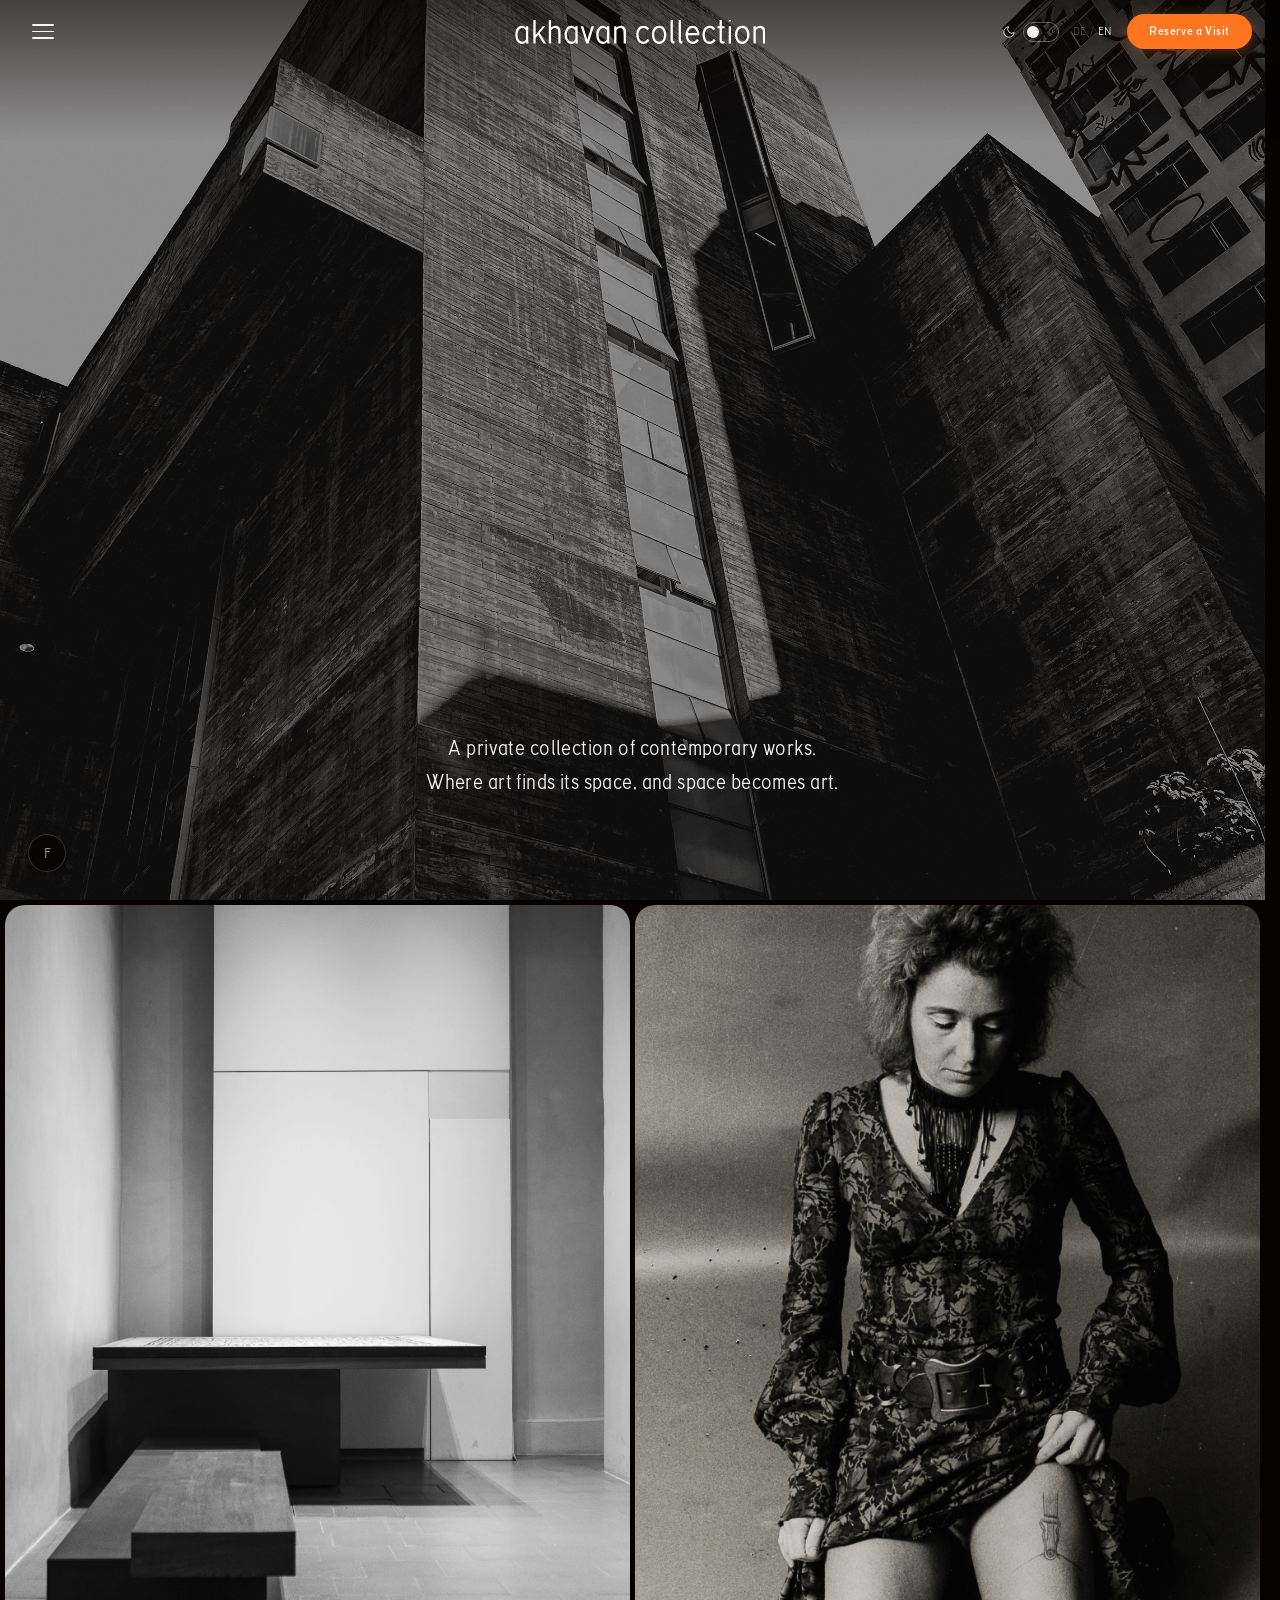
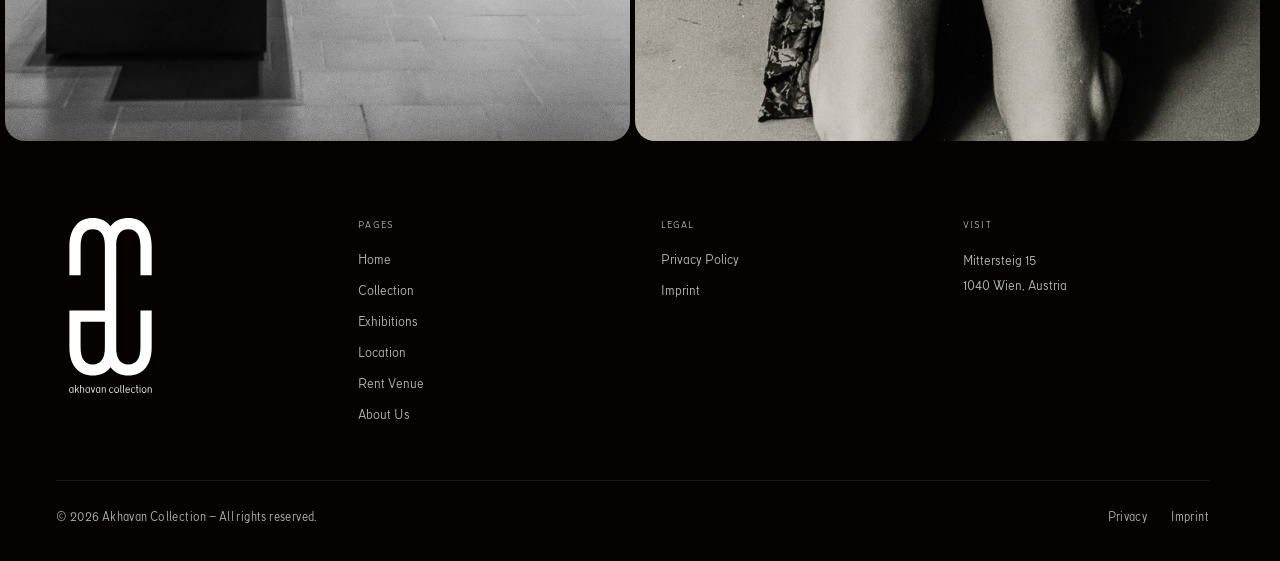
==== commit bf4d7d91: "Apply batch feedback: nav swap, Rent Venue page, location redesign, exhibitions full-bleed - Navbar:" ====
--- a/index.html
+++ b/index.html
@@ -23,14 +23,14 @@
     </a>
 
     <div class="header__right">
+      <div class="mode-wrap">
+        <span class="mode-icon" id="modeIcon"></span>
+        <button class="mode-capsule" id="modeCapsule" aria-label="Toggle day / night mode"></button>
+      </div>
       <div class="lang-toggle">
         <button data-lang="de">DE</button>
         <span class="sep">/</span>
         <button data-lang="en" class="active">EN</button>
-      </div>
-      <div class="mode-wrap">
-        <span class="mode-icon" id="modeIcon"></span>
-        <button class="mode-capsule" id="modeCapsule" aria-label="Toggle day / night mode"></button>
       </div>
       <button class="nav-reserve" data-reserve aria-label="Reserve a Visit">Reserve a Visit</button>
     </div>
@@ -40,7 +40,7 @@
   <nav class="menu-panel" id="menuPanel" aria-label="Site navigation">
     <div class="menu-panel__head">
       <a class="menu-panel__logo" href="index.html">
-        <img src="assets/logo/wordmark.svg" alt="Collection Akhavan" />
+        <img src="assets/logo/mainlogo.svg" alt="Collection Akhavan" />
       </a>
       <button class="icon-btn" id="menuClose" aria-label="Close menu">
         <svg viewBox="0 0 24 24" width="20" height="20"><line x1="5" y1="5" x2="19" y2="19"/><line x1="19" y1="5" x2="5" y2="19"/></svg>
@@ -53,6 +53,7 @@
       <a href="collection.html">Collection</a>
       <a href="exhibitions.html">Exhibitions</a>
       <a href="location.html">Location</a>
+      <a href="rent-venue.html">Rent Venue</a>
       <a href="about.html">About Us</a>
     </nav>
 
@@ -98,7 +99,6 @@
             Where art finds its space, and space becomes art.
           </span>
         </div>
-        <button class="btn btn--orange" data-reserve>Reserve a Visit</button>
       </div>
     </section>
 
@@ -129,6 +129,7 @@
           <li><a href="collection.html">Collection</a></li>
           <li><a href="exhibitions.html">Exhibitions</a></li>
           <li><a href="location.html">Location</a></li>
+          <li><a href="rent-venue.html">Rent Venue</a></li>
           <li><a href="about.html">About Us</a></li>
         </ul>
       </div>
--- a/css/styles.css
+++ b/css/styles.css
@@ -456,7 +456,7 @@
   margin-bottom: 48px;
 }
 .menu-panel__logo img {
-  height: 26px;
+  height: 44px;
   width: auto;
   filter: brightness(0) invert(1);
   transition: filter .35s;
@@ -637,7 +637,7 @@
 }
 .hero__tagline {
   display: block;
-  font-size: 17px;
+  font-size: 21px;
   font-weight: 500;
   color: var(--porcelain);
   line-height: 1.65;
@@ -1000,19 +1000,17 @@
   line-height: 1.2;
 }
 
-/* Exhibition rows */
+/* Exhibition rows — full-bleed, image covers 50vw */
 .exhb-rows {
-  max-width: 1240px;
-  margin: 0 auto;
-  padding: 88px 40px 100px;
+  padding: 88px 0 100px;
 }
 
 .exhb-row {
   display: grid;
-  grid-template-columns: 1fr 1fr;
-  gap: 56px;
-  align-items: center;
-  margin-bottom: 110px;
+  grid-template-columns: 50% 50%;
+  gap: 0;
+  align-items: stretch;
+  margin-bottom: 8px;
 }
 .exhb-row:last-child { margin-bottom: 0; }
 
@@ -1020,13 +1018,21 @@
 .exhb-row--rev .exhb-img { order: 2; }
 .exhb-row--rev .exhb-info { order: 1; }
 
-/* Exhibition image */
+/* Exhibition image — full bleed to viewport edge */
 .exhb-img {
   position: relative;
-  border-radius: var(--radius-img);
   overflow: hidden;
-  aspect-ratio: 3/4;
+  min-height: 640px;
   cursor: pointer;
+  border-radius: 0;
+}
+/* Ex I (image left) — round right corners only */
+.exhb-row:not(.exhb-row--rev) .exhb-img {
+  border-radius: 0 var(--radius-img) var(--radius-img) 0;
+}
+/* Ex II (image right) — round left corners only */
+.exhb-row--rev .exhb-img {
+  border-radius: var(--radius-img) 0 0 var(--radius-img);
 }
 .exhb-img img,
 .exhb-img .art-ph {
@@ -1062,7 +1068,7 @@
 }
 
 /* Exhibition info */
-.exhb-info { padding: 8px 0; }
+.exhb-info { padding: 64px 80px; }
 
 .exhb-info__num {
   font-size: 10px;
@@ -1162,16 +1168,16 @@
 
 .location-main {
   display: grid;
-  grid-template-columns: 1.15fr 1fr;
-  gap: 64px;
-  margin-bottom: 80px;
-  align-items: start;
+  grid-template-columns: 55% 1fr;
+  gap: 0;
+  align-items: stretch;
+  margin: 60px 0 0;
 }
 
 .location-map-box {
-  border-radius: var(--radius-img);
+  border-radius: 0 var(--radius-img) var(--radius-img) 0;
   overflow: hidden;
-  aspect-ratio: 4/3;
+  min-height: 560px;
   background: var(--border);
 }
 .location-map-box iframe {
@@ -1185,7 +1191,7 @@
 body.light .location-map-box iframe { filter: grayscale(.4); }
 .location-map-box:hover iframe { filter: grayscale(0); }
 
-.location-info { padding-top: 8px; }
+.location-info { padding: 60px 64px 60px 72px; }
 .location-info__label {
   font-size: 10px;
   font-weight: 600;
@@ -1260,12 +1266,60 @@
 }
 .location-photo-slide:hover img { transform: scale(1.04); }
 
+/* Location 9-photo grid */
+.loc-photo-grid {
+  margin-top: 60px;
+}
+
 /* Venue rental form */
 .venue-rental {
   max-width: 660px;
   margin: 0 auto;
   padding-top: 80px;
   border-top: 1px solid var(--border);
+}
+
+/* Rent Venue page cover (reuses loc-cover structure) */
+.rent-cover {
+  position: relative;
+  width: 100%;
+  height: 40vh;
+  overflow: hidden;
+  min-height: 260px;
+  border-radius: 0 0 var(--radius-img) var(--radius-img);
+}
+.rent-cover img {
+  width: 100%;
+  height: 100%;
+  object-fit: cover;
+  object-position: center 30%;
+  transform: scale(1.08);
+}
+.rent-cover__caption {
+  position: absolute;
+  inset: 0;
+  padding-top: var(--nav-h);
+  display: flex;
+  flex-direction: column;
+  align-items: center;
+  justify-content: center;
+  background: rgba(5,2,0,.42);
+  text-align: center;
+}
+.rent-cover__label {
+  font-size: 10px;
+  font-weight: 600;
+  letter-spacing: 0.14em;
+  text-transform: uppercase;
+  color: rgba(244,244,244,.75);
+  margin-bottom: 12px;
+}
+.rent-cover__title {
+  font-size: 38px;
+  font-weight: 500;
+  color: var(--porcelain);
+  letter-spacing: -0.01em;
+  line-height: 1.2;
 }
 .venue-rental__title {
   font-size: 38px;
@@ -1425,6 +1479,7 @@
   line-height: 1.9;
   color: var(--fg-dim);
   margin-bottom: 22px;
+  text-align: justify;
 }
 .about-body p:last-child { margin-bottom: 0; }
 
@@ -1465,6 +1520,17 @@
   height: 200px;
   object-fit: cover;
   object-position: center 30%;
+}
+/* Moved card — natural portrait height + 50px taller */
+#exhibitionGrid .collection-item--taller {
+  min-height: 685px;
+  overflow: hidden;
+}
+#exhibitionGrid .collection-item--taller img {
+  width: 100%;
+  height: 100%;
+  object-fit: cover;
+  object-position: center center;
 }
 
 /* ============================================================
